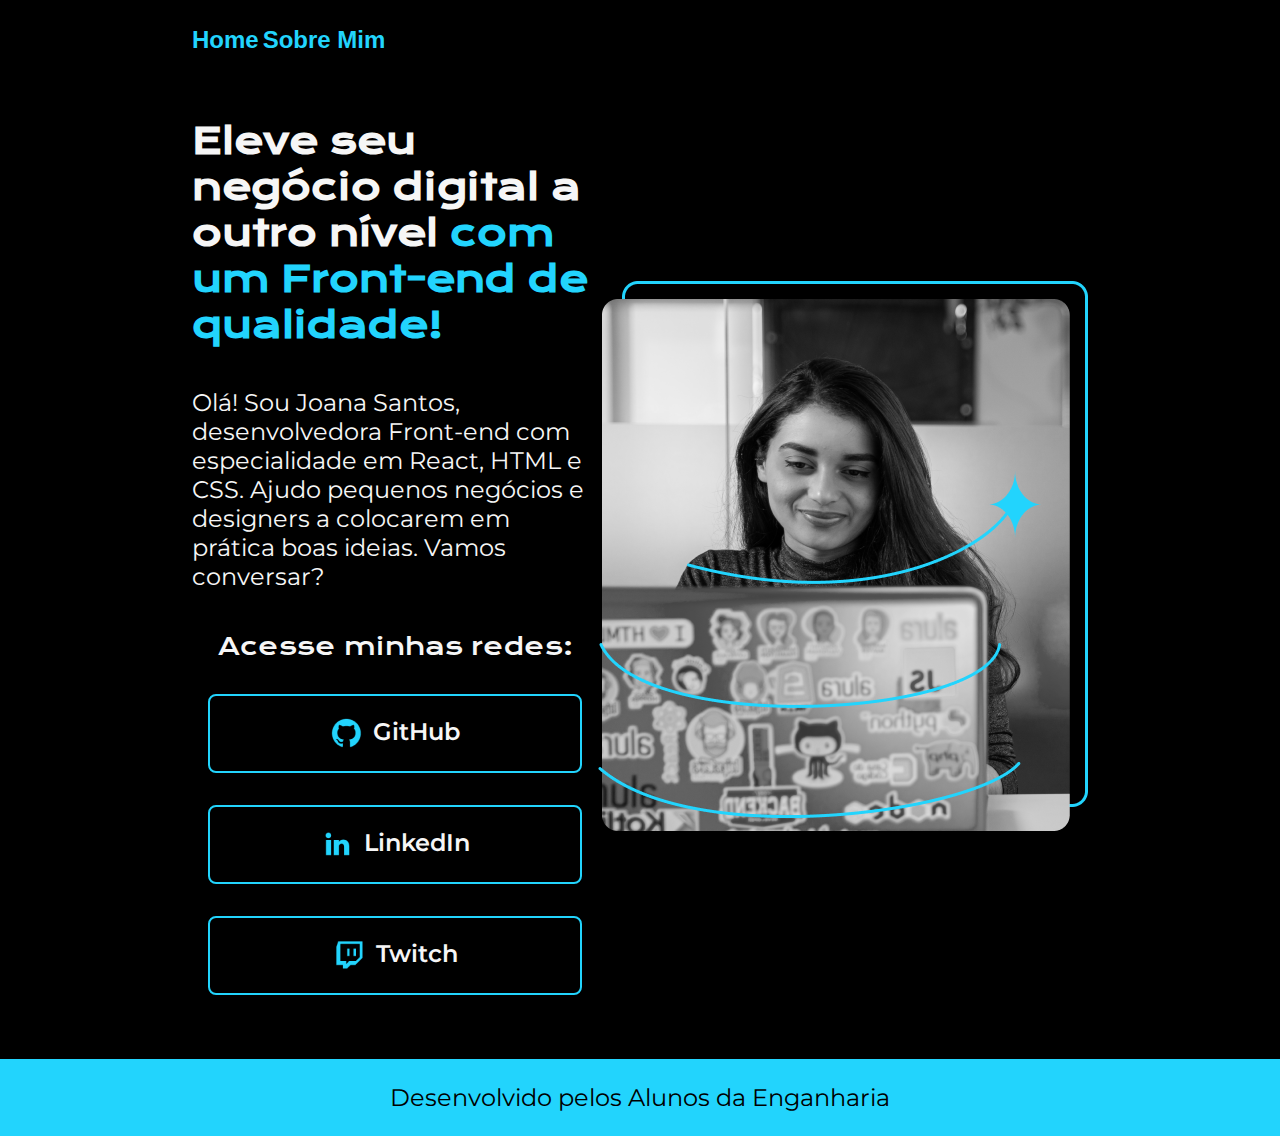
==== index.html @ 12f21d9a "subindo Branch Teste" ====
<!DOCTYPE html>
<html lang="pt-br">
<head>
    <meta charset="UTF-8"> 
    <meta http-equiv="X-UA-Compatible" content="IE=edge">
    <meta name="viewport" content="width=device-width, initial-scale=1.0">
    <title>Portifolio</title>
    <link rel="stylesheet" href="style.css">
</head>
<body>
    <header class = "cabecalho">
        <nav class = "cabecalho_menu">
            <a class = "cabecalho_menu_link">Home</a>
            <a class = "cabecalho_menu_link">Sobre Mim</a>
        </nav>
    </header>
    <main class="apresentacao">
    <section class="apresentacao__conteudo">
        <h1 class="apresentacao__conteudo__titulo">Eleve seu negócio digital a outro nível 
            <strong class="titulo-destaque">com um Front-end de qualidade!
            </strong></h1>
            <p class="apresentacao__conteudo__texto">Olá! Sou Joana Santos, desenvolvedora 
            Front-end com especialidade em React, HTML e
            CSS. Ajudo pequenos negócios e designers a 
            colocarem em prática boas ideias. Vamos 
            conversar?</p>
            <div class="apresentacao__links">
                <h2 class="apresentacao__links__subtitulo">Acesse minhas redes:</h2>
            <a class="apresentacao__links__link" href="https://github.com">
                <img src="Imagens\github.png">
                GitHub
            </a>
            <a class="apresentacao__links__link" href="https://linkedin.com">
                <img src="Imagens\linkedin.png">
                LinkedIn
            </a>
            <a class="apresentacao__links__link" href="https://twitch.tv">
                <img src="Imagens\twitch.png">
                Twitch
            </a>
            </div>
    </section>
    <img src="Imagens\Imagem.png" alt="Foto da Joana Santos programando">
    </main>
    <footer class = "rodape">
        <p>Desenvolvido pelos Alunos da Enganharia</p>

    </footer>
</body>
</html>
---- style.css ----
@import url('https://fonts.googleapis.com/css2?family=Krona+One&family=Montserrat&display=swap');

*{
    margin: 0;
    padding: 0;
}

body{
    height: 100vh;
    box-sizing: border-box;
    background-color: #000000;
    color: #F6F6F6;
}

.titulo-destaque{
    color: #22D4FD;
}

.container{
    display: flex;
}

.apresentacao{
    margin: 5% 15%;
    display: flex;
    align-items: center;
    justify-content: space-between;
}

.apresentacao__conteudo{
    width: 615px;
    display: flex;
    flex-direction: column;
    gap: 40px;
}

.apresentacao__conteudo__titulo{
    font-size: 36px;
    font-family: 'Krona One', sans-serif;
}

.apresentacao__conteudo__texto{
    font-size: 24px;
    font-family: 'Montserrat', sans-serif;
}

.apresentacao__links{
    display: flex;
    flex-direction: column;
    justify-content: space-between;
    align-items: center;
    gap: 32px;
}

.apresentacao__links__subtitulo{
    font-family: 'Krona One', sans-serif;
    font-weight: 400;
    font-size: 24px;
}

.apresentacao__links__link{
    display: flex;
    justify-content: center;
    gap: 10px;
    border: 2px solid #22D4FD;
    width: 370px;
    text-align: center;
    border-radius: 8px;
    font-size: 24px;
    padding: 21.5px 0;
    text-decoration: none;
    font-weight: 600;
    color: #F6F6F6;
    font-family: "Montserrat", sans-serif;
}

.apresentacao__links__link:hover{
    background-color: #272727;
}

.rodape{
    padding: 24px;
    color:#000000;
    background-color: #22D4FD;
    text-align: center;
    font-family: 'Montserrat',sans-serif;
    font-size: 24px;
    font-weight: 400;
}

.cabecalho{
    padding: 2% 0% 0% 15%;
}

.cabecalho_menu{
    
}

.cabecalho_menu_link{
    font-family: 'Monterrat', sans-serif;
    font-size: 24px;
    font-weight: 600;
    color: #22D4FD;
    
}
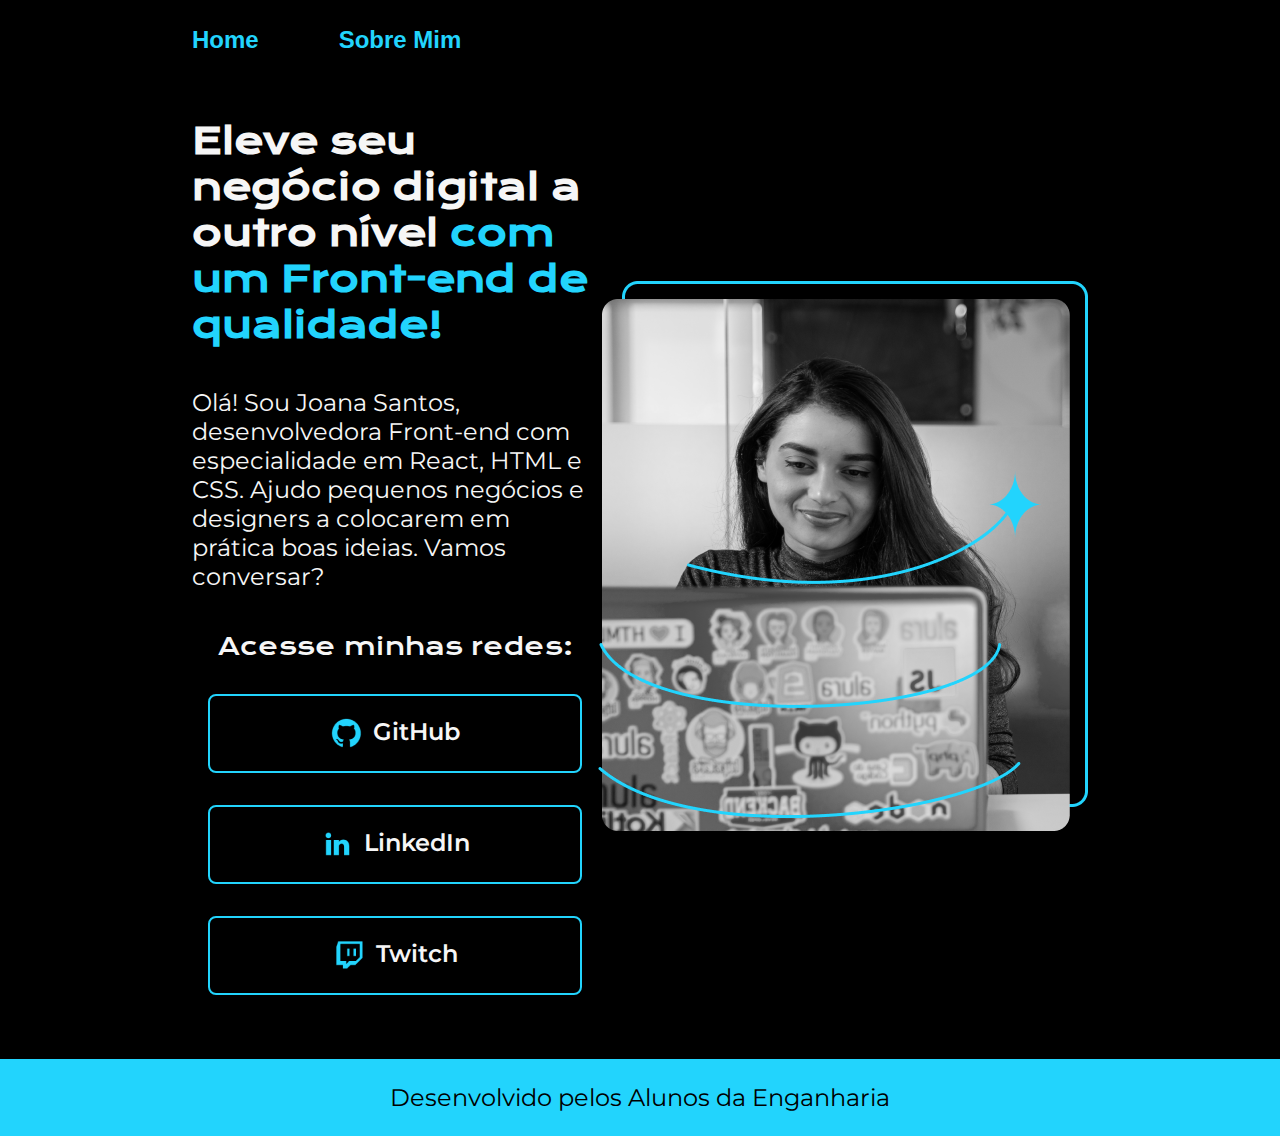
==== commit 20b78a49: "subindo Branch Teste" ====
--- a/index.html
+++ b/index.html
@@ -5,13 +5,13 @@
     <meta http-equiv="X-UA-Compatible" content="IE=edge">
     <meta name="viewport" content="width=device-width, initial-scale=1.0">
     <title>Portifolio</title>
-    <link rel="stylesheet" href="style.css">
+    <link rel="stylesheet" href="Styles\style.css">
 </head>
 <body>
     <header class = "cabecalho">
         <nav class = "cabecalho_menu">
-            <a class = "cabecalho_menu_link">Home</a>
-            <a class = "cabecalho_menu_link">Sobre Mim</a>
+            <a class = "cabecalho_menu_link" href="index.html">Home</a>
+            <a class = "cabecalho_menu_link" href="about.html">Sobre Mim</a>
         </nav>
     </header>
     <main class="apresentacao">
